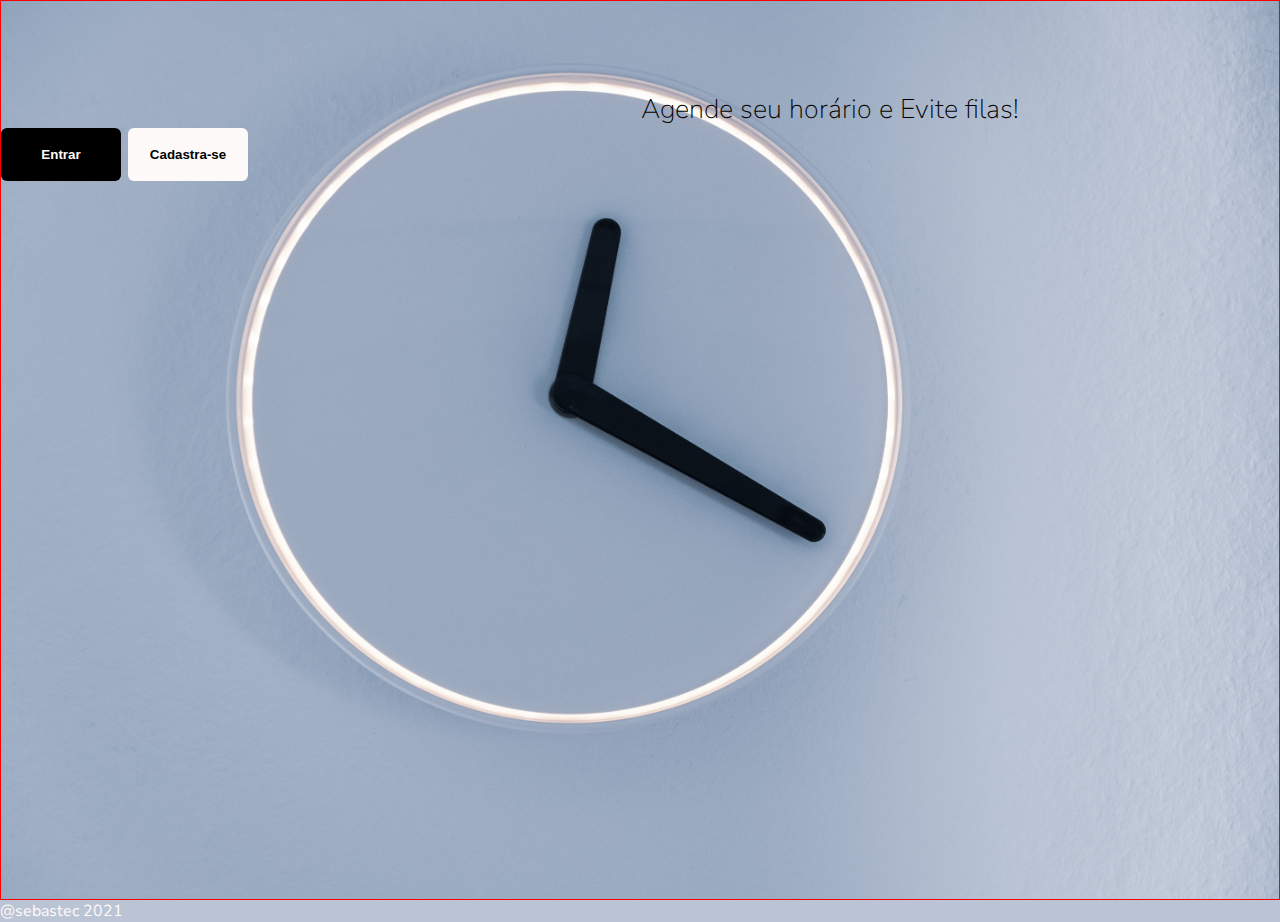
==== index.html @ 0caf583c "inseri o footer" ====
<!DOCTYPE html>
<html lang="pt-br">
<head>
    <meta charset="UTF-8">
    <meta http-equiv="X-UA-Compatible" content="IE=edge">
    <meta name="viewport" content="width=device-width, initial-scale=1.0">
    <link rel="stylesheet" href="style.css">
    <title>Agendamento Online</title>
</head>
<body class="bg">
    <main> 
        <div  class="container">
                    <h2>Agende seu horário e Evite filas!</h2>
                   <a href=" "><button class="btn1">Entrar</button></a>
                   <a href=" "><button class="btn2">Cadastra-se</button></a>
         </div>     
    </main>

    <footer class="rodape">
        @sebastec 2021
    </footer> 
</body>
</html>
---- style.css ----
@import url('https://fonts.googleapis.com/css2?family=Nunito+Sans:wght@300;800&display=swap');
* {
    margin: 0;
    padding: 0;
    box-sizing: border-box;
}


html{

    font-family:'Nunito Sans', sans-serif;
   
}

body{
    height: 100vh;
    width: 100%;
    display: flex;
    flex-direction:column;
    color: #fffafa;
    overflow: hidden;
}


.bg{
    background-image: url(imagens/background.jpg);
    background-repeat: no-repeat;
    background-size: cover;
    background-position:center;
    background-attachment: fixed;
    background-color:#BBC4D4;
}

main{
    display: flex;
    flex-direction: column;
    justify-content: center;
    align-content: center;
}



.container{
    height: 100vh;
    border: solid 1px red;
    font-size: 27px;
    
}

h2{
    max-width: 100%;
    font-weight: 100;
    font-size: 1em;
    color: #000000;
    margin-top: 7vw;
    margin-left: 50vw;
}

.btn1{
    max-width: 100%;
    width: 9em;
    height: 4em;
    border: 1px #b2b2b2;
    border-radius: 6px;
    cursor: pointer;
    font-weight: bold;  
    background-color:#000000 ;;
    color:#FFFAFA;

}

.btn2{

    max-width: 100%;
    width: 9em;
    height: 4em;
    border: 1px #b2b2b2;
    border-radius: 6px;
    cursor: pointer;
    font-weight: bold;
    background-color:#FFFAFA;
    color:#000000 ;
    outline:none;
    
}

.btn2:hover{

    background: #4F95DA ;
    color:#FFFAFA;

}

.rodape{

    display: flex;
    flex-direction: column;
    flex-wrap: wrap;
    justify-content: flex-start;
    align-content: flex-start;
    
}
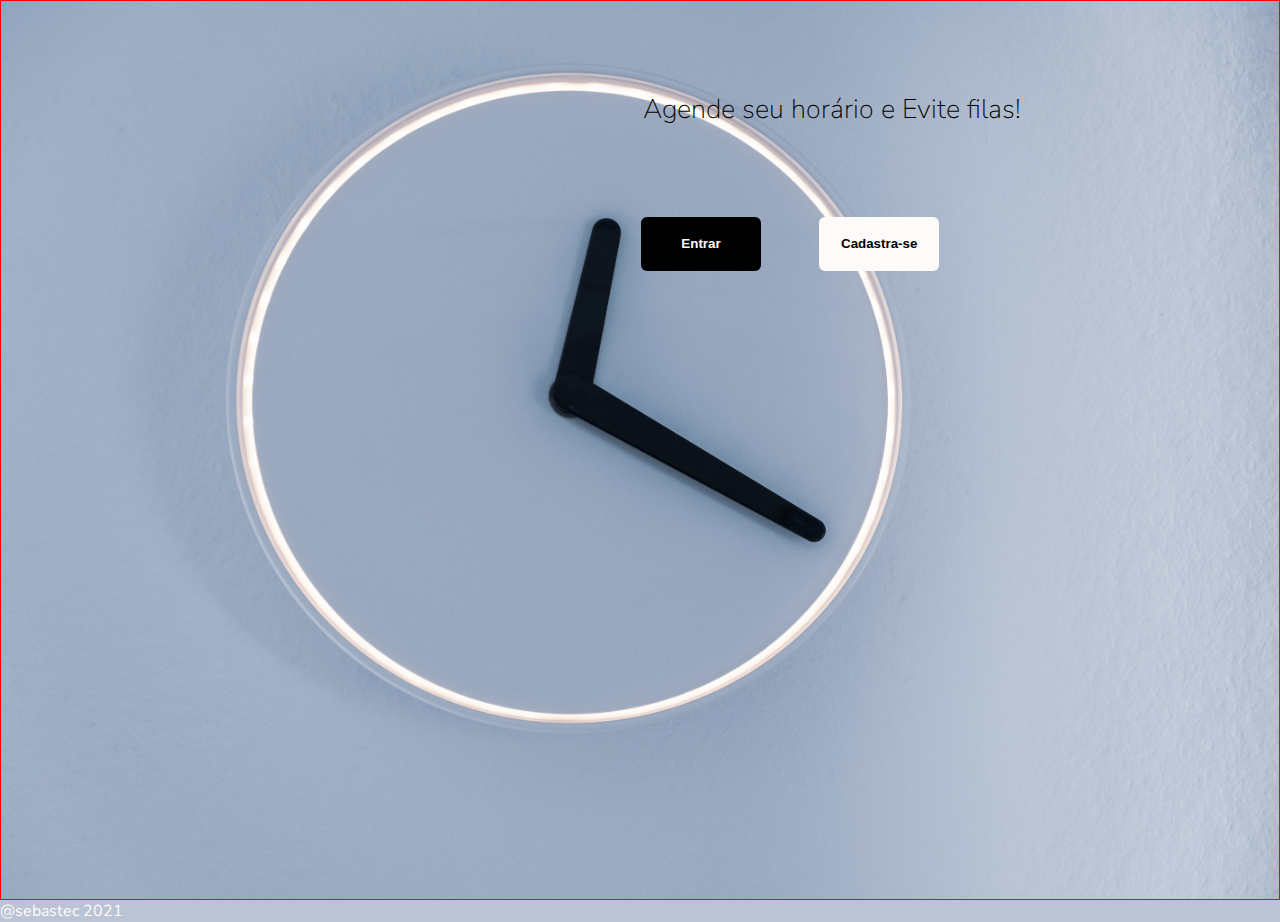
==== commit 1a37e2ca: "Finalizando a responsividade" ====
--- a/index.html
+++ b/index.html
@@ -10,7 +10,7 @@
 <body class="bg">
     <main> 
         <div  class="container">
-                    <h2>Agende seu horário e Evite filas!</h2>
+                    <h2 class="text1">Agende seu horário e Evite filas!</h2>
                    <a href=" "><button class="btn1">Entrar</button></a>
                    <a href=" "><button class="btn2">Cadastra-se</button></a>
          </div>     
--- a/style.css
+++ b/style.css
@@ -47,15 +47,16 @@
     
 }
 
-h2{
+.text1{
     max-width: 100%;
     font-weight: 100;
     font-size: 1em;
     color: #000000;
     margin-top: 7vw;
-    margin-left: 50vw;
+    margin-left: 30vw;
+    text-align: center;
 }
-
+/* botão entrar */
 .btn1{
     max-width: 100%;
     width: 9em;
@@ -66,9 +67,12 @@
     font-weight: bold;  
     background-color:#000000 ;;
     color:#FFFAFA;
+    margin-top: 7vw;
+    margin-left: 50vw;
 
 }
 
+/* botão cadastrar*/
 .btn2{
 
     max-width: 100%;
@@ -81,6 +85,8 @@
     background-color:#FFFAFA;
     color:#000000 ;
     outline:none;
+    margin-top: 4vw;
+    margin-left: 4vw;
     
 }
 
@@ -100,3 +106,19 @@
     align-content: flex-start;
     
 }
+
+/* Celular Android e Iphone */
+
+@media (max-width: 768px) {
+
+    .btn1{
+        margin: 30vh 5vh 5vh 1vh;
+    }
+
+    .text1{
+        margin:14vh 2vh 4vh 1vh;
+         width: 20rem;
+    }
+
+ }
+
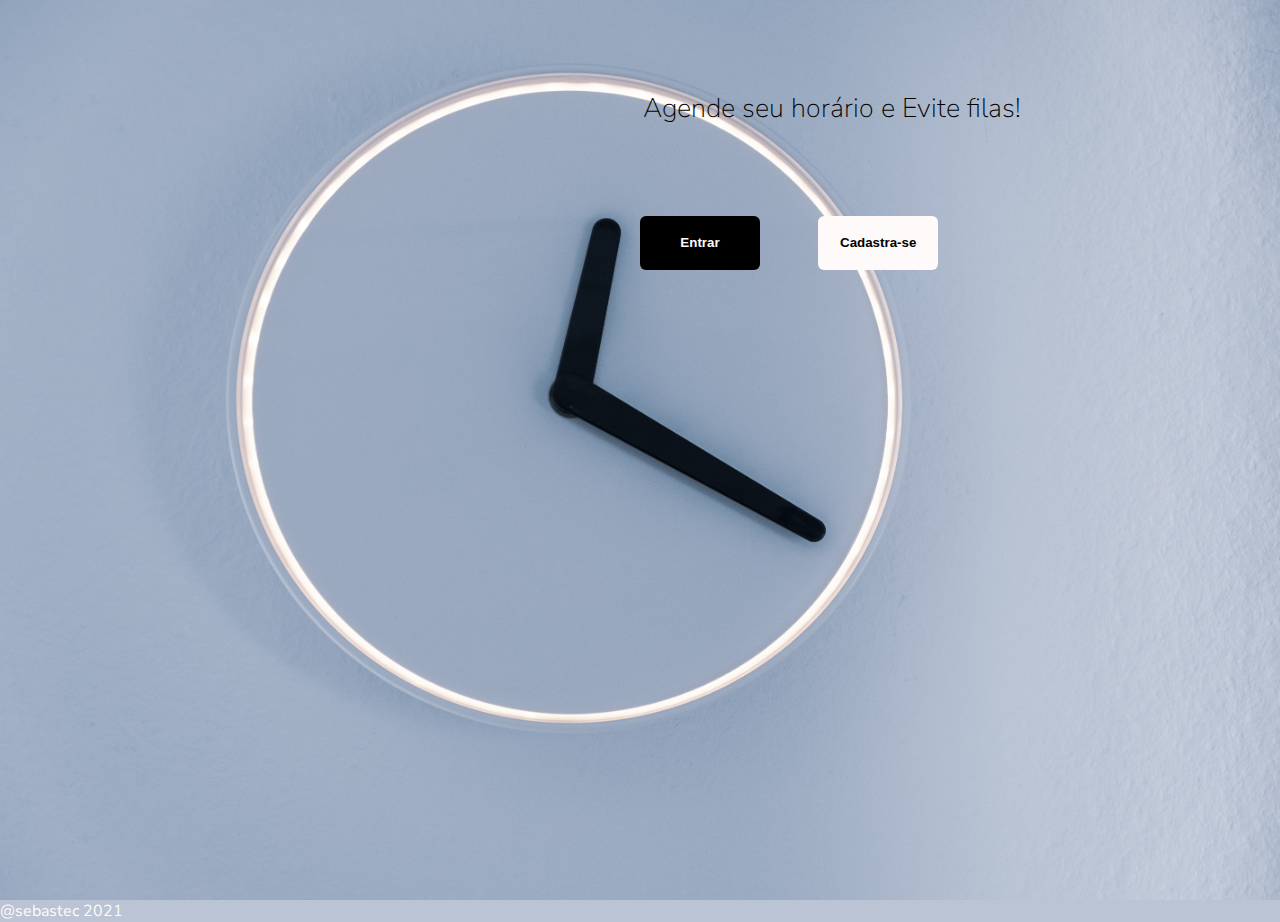
==== commit 97dc4201: "criaçao de pastas" ====
--- a/index.html
+++ b/index.html
@@ -4,7 +4,9 @@
     <meta charset="UTF-8">
     <meta http-equiv="X-UA-Compatible" content="IE=edge">
     <meta name="viewport" content="width=device-width, initial-scale=1.0">
-    <link rel="stylesheet" href="style.css">
+    <link rel="stylesheet" href="style/style.css">
+    
+    
     <title>Agendamento Online</title>
 </head>
 <body class="bg">
--- a/style/style.css
+++ b/style/style.css
@@ -0,0 +1,127 @@
+@import url('https://fonts.googleapis.com/css2?family=Nunito+Sans:wght@300;800&display=swap');
+@import './responsivity.css';
+
+
+
+
+* {
+    margin: 0;
+    padding: 0;
+    box-sizing: border-box;
+}
+
+
+html{
+
+    font-family:'Nunito Sans', sans-serif;
+   
+}
+
+body{
+    height: 100vh;
+    width: 100%;
+    display: flex;
+    flex-direction:column;
+    color: #fffafa;
+    overflow: hidden;
+}
+
+
+.bg{
+    background-image: url(/imagens/background.jpg);
+    background-repeat: no-repeat;
+    background-size: cover;
+    background-position:center;
+    background-attachment: fixed;
+    background-color:#BBC4D4;
+}
+
+main{
+    display: flex;
+    flex-direction: column;
+    justify-content: center;
+    align-content: center;
+}
+
+
+
+.container{
+    height: 100vh;
+    font-size: 27px;
+    
+}
+/* texto principal */
+.text1{
+    max-width: 100%;
+  font-weight:100;
+    font-size: 1em;
+    color: #000000;
+    margin-top: 7vw;
+    margin-left: 30vw;
+    text-align: center;
+}
+/* botão entrar */
+.btn1{
+    max-width: 100%;
+    width: 9em;
+    height: 4em;
+    border: 1px #b2b2b2;
+    border-radius: 6px;
+    cursor: pointer;
+    font-weight: bold;  
+    background-color:#000000 ;;
+    color:#FFFAFA;
+    margin-top: 7vw;
+    margin-left: 50vw;
+
+}
+
+/* botão cadastrar*/
+.btn2{
+
+    max-width: 100%;
+    width: 9em;
+    height: 4em;
+    border: 1px #b2b2b2;
+    border-radius: 6px;
+    cursor: pointer;
+    font-weight: bold;
+    background-color:#FFFAFA;
+    color:#000000 ;
+    outline:none;
+    margin-top: 4vw;
+    margin-left: 4vw;
+    
+}
+
+.btn2:hover{
+
+    background: #4F95DA ;
+    color:#FFFAFA;
+
+}
+
+.rodape{
+
+    display: flex;
+    flex-direction: column;
+    flex-wrap: wrap;
+    justify-content: flex-start;
+    align-content: flex-start;
+    
+}
+
+/* Responsividade */
+
+@media (max-width: 768px) {
+
+    .btn1{
+        margin: 30vh 5vh 5vh 1vh;
+    }
+
+    .text1{
+        margin:14vh 2vh 4vh 1vh;
+         width: 20rem;
+    }
+
+ }
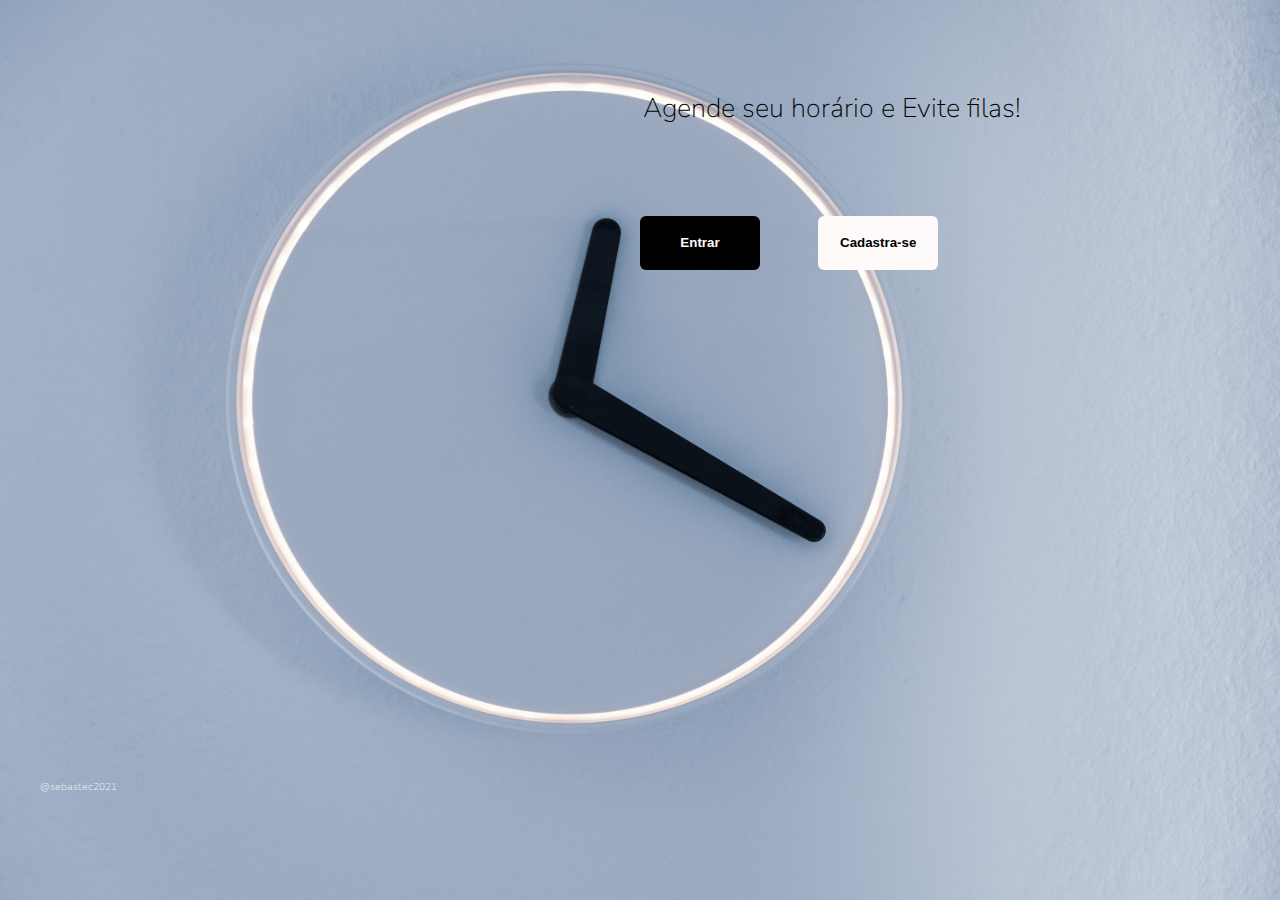
==== commit ba45a851: "rodápé concluido" ====
--- a/index.html
+++ b/index.html
@@ -1,12 +1,14 @@
 <!DOCTYPE html>
 <html lang="pt-br">
 <head>
-    <meta charset="UTF-8">
-    <meta http-equiv="X-UA-Compatible" content="IE=edge">
-    <meta name="viewport" content="width=device-width, initial-scale=1.0">
-    <link rel="stylesheet" href="style/style.css">
-    
-    
+      <meta charset="UTF-8">
+      <meta http-equiv="X-UA-Compatible" content="IE=edge">
+      <meta name="author" content="José Afonso Sebastião">
+      <meta name="copyright" content="© José Sebastião" />
+      <meta name="description" content="Criação de um sistema de agendamento de Hoirário" />
+       <meta name="viewport" content="width=device-width, initial-scale=1.0">
+       <link rel="stylesheet" href="style/style.css">
+
     <title>Agendamento Online</title>
 </head>
 <body class="bg">
@@ -16,10 +18,11 @@
                    <a href=" "><button class="btn1">Entrar</button></a>
                    <a href=" "><button class="btn2">Cadastra-se</button></a>
          </div>     
+         
     </main>
 
-    <footer class="rodape">
-        @sebastec 2021
+    <footer class="rodape" >
+        <h3>@sebastec2021</h3>
     </footer> 
 </body>
 </html>--- a/style/style.css
+++ b/style/style.css
@@ -1,8 +1,5 @@
 @import url('https://fonts.googleapis.com/css2?family=Nunito+Sans:wght@300;800&display=swap');
 @import './responsivity.css';
-
-
-
 
 * {
     margin: 0;
@@ -100,15 +97,13 @@
     color:#FFFAFA;
 
 }
-
-.rodape{
-
-    display: flex;
-    flex-direction: column;
-    flex-wrap: wrap;
-    justify-content: flex-start;
-    align-content: flex-start;
-    
+/* Footer */
+.rodape, h3{
+    color: #FFFAFA;
+    font-weight: 100;
+    font-size: 10px;
+    margin: -60px 20px;
+    width: 40vw; 
 }
 
 /* Responsividade */
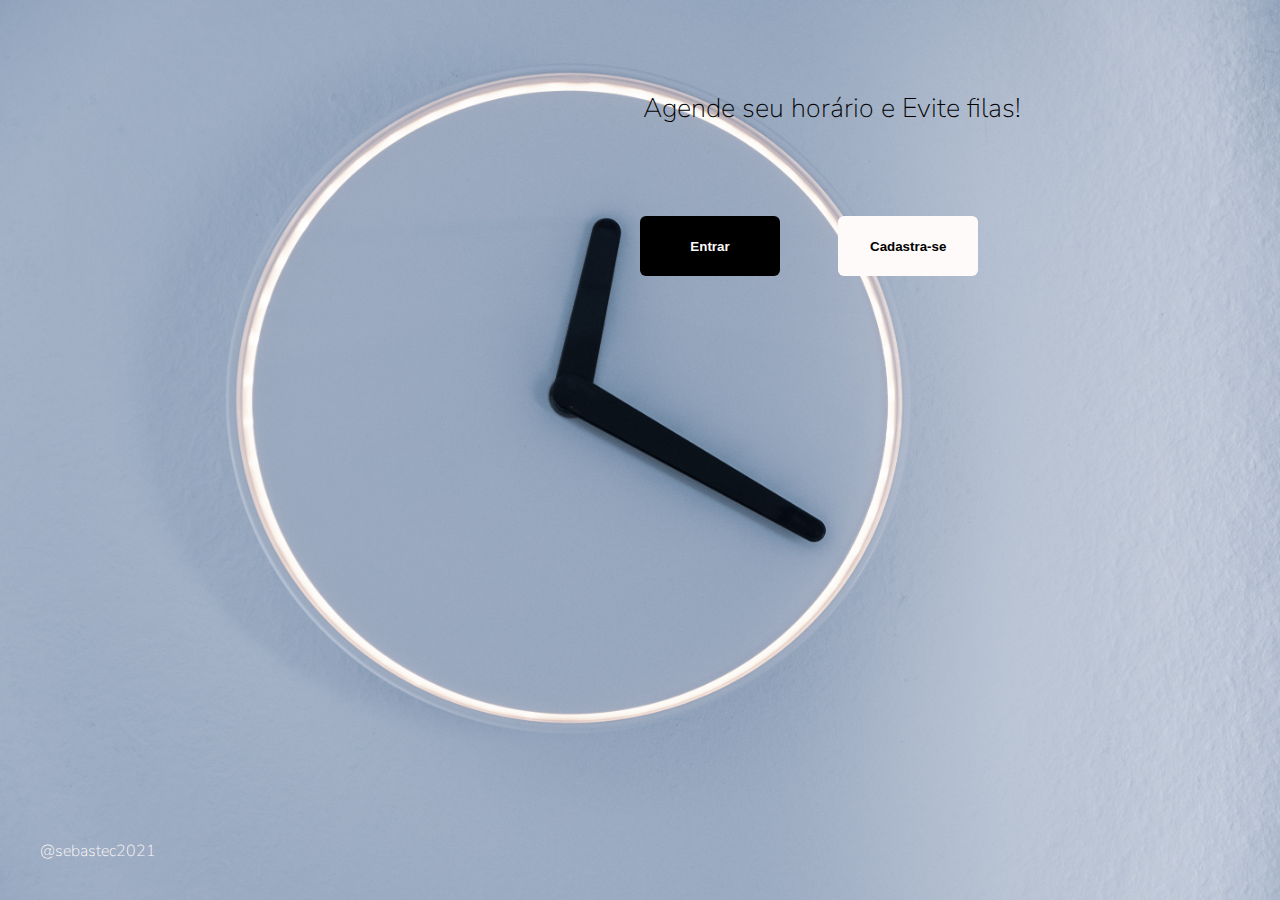
==== commit 24553adc: "criação do form" ====
--- a/index.html
+++ b/index.html
@@ -25,4 +25,4 @@
         <h3>@sebastec2021</h3>
     </footer> 
 </body>
-</html>+</html> --- a/style/style.css
+++ b/style/style.css
@@ -1,5 +1,12 @@
 @import url('https://fonts.googleapis.com/css2?family=Nunito+Sans:wght@300;800&display=swap');
 @import './responsivity.css';
+
+:root{
+
+    --primary-color:#fffafa;
+    --bg-color:#BBC4D4;
+    --text-color:#000000;
+}
 
 * {
     margin: 0;
@@ -19,7 +26,7 @@
     width: 100%;
     display: flex;
     flex-direction:column;
-    color: #fffafa;
+    color: var(--primary-color);
     overflow: hidden;
 }
 
@@ -30,7 +37,7 @@
     background-size: cover;
     background-position:center;
     background-attachment: fixed;
-    background-color:#BBC4D4;
+    background-color:var(--bg-color);
 }
 
 main{
@@ -39,8 +46,6 @@
     justify-content: center;
     align-content: center;
 }
-
-
 
 .container{
     height: 100vh;
@@ -52,7 +57,7 @@
     max-width: 100%;
   font-weight:100;
     font-size: 1em;
-    color: #000000;
+    color:var(--text-color) ;
     margin-top: 7vw;
     margin-left: 30vw;
     text-align: center;
@@ -60,8 +65,8 @@
 /* botão entrar */
 .btn1{
     max-width: 100%;
-    width: 9em;
-    height: 4em;
+    width: 140px;
+    height: 60px;
     border: 1px #b2b2b2;
     border-radius: 6px;
     cursor: pointer;
@@ -75,10 +80,9 @@
 
 /* botão cadastrar*/
 .btn2{
-
     max-width: 100%;
-    width: 9em;
-    height: 4em;
+    width: 140px;
+    height: 60px;
     border: 1px #b2b2b2;
     border-radius: 6px;
     cursor: pointer;
@@ -88,35 +92,51 @@
     outline:none;
     margin-top: 4vw;
     margin-left: 4vw;
-    
 }
 
 .btn2:hover{
-
     background: #4F95DA ;
     color:#FFFAFA;
-
 }
 /* Footer */
 .rodape, h3{
     color: #FFFAFA;
     font-weight: 100;
-    font-size: 10px;
-    margin: -60px 20px;
+    font-size: 16px;
+    margin: -30px 20px;
     width: 40vw; 
 }
 
-/* Responsividade */
-
+/* Celulares android e Iphone*/
 @media (max-width: 768px) {
 
-    .btn1{
-        margin: 30vh 5vh 5vh 1vh;
+    .btn1, .btn2{
+        margin: 36vh 5vh 5vh 1vh;
+        width: 110px;
+        height: 50px;
     }
 
     .text1{
-        margin:14vh 2vh 4vh 1vh;
-         width: 20rem;
+        margin:18vh 9vh 1vh 1vh;
+        font-size: 5vw;
     }
 
  }
+
+ /* Celulares tablet e ipad*/
+
+ @media (min-width: 768px) and (max-width: 1024px){
+  
+    .btn1, .btn2{
+        margin: 28vh 1vh 5vh 8vh;
+        width:170px;
+        height: 90px;
+        font-size: 24px;
+    }
+    .text1{
+        margin:15vh 2vh 4vh 14vh;
+         width: 23rem;
+    }
+    
+  }
+
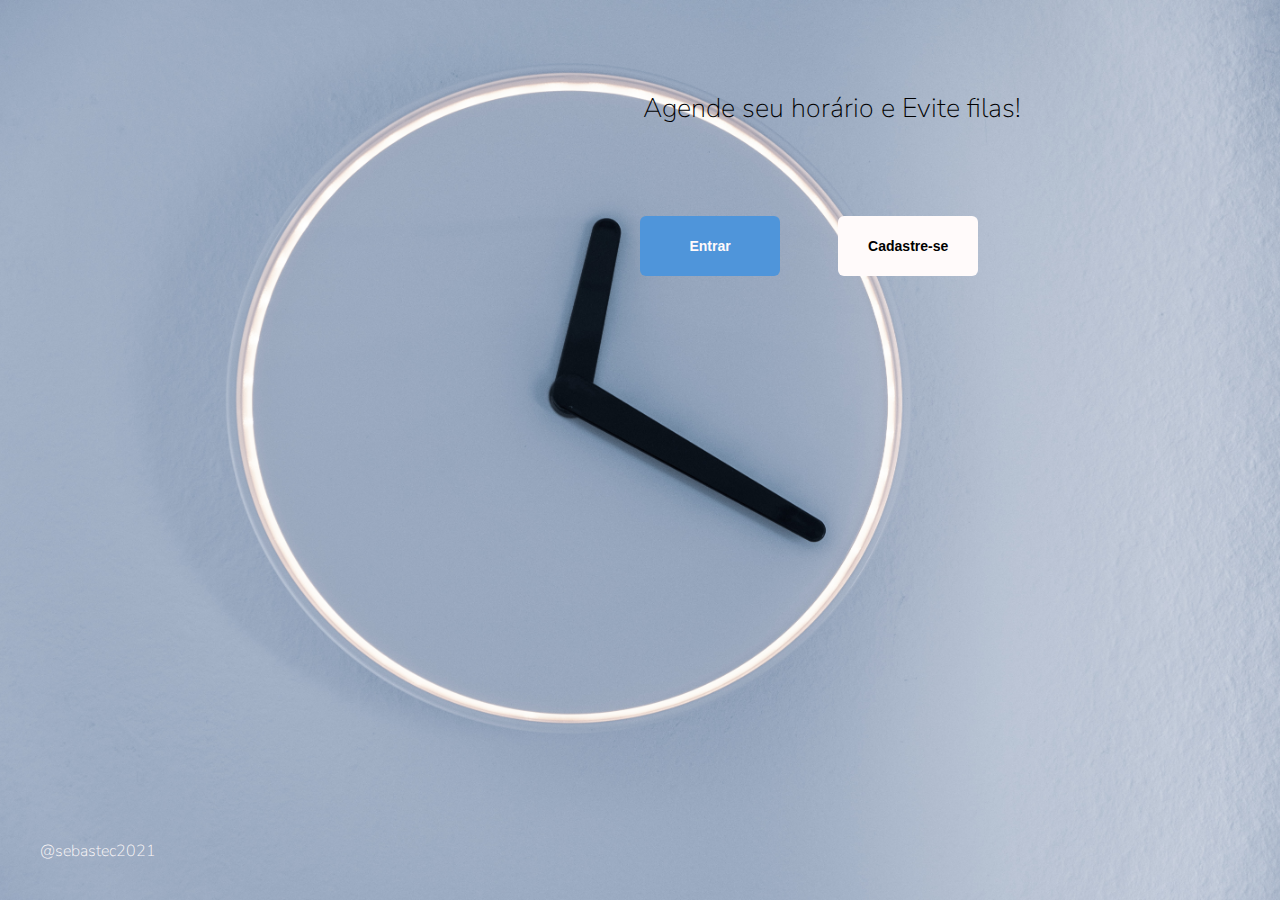
==== commit f75a395d: "finalização do login" ====
--- a/index.html
+++ b/index.html
@@ -15,8 +15,8 @@
     <main> 
         <div  class="container">
                     <h2 class="text1">Agende seu horário e Evite filas!</h2>
-                   <a href=" "><button class="btn1">Entrar</button></a>
-                   <a href=" "><button class="btn2">Cadastra-se</button></a>
+                   <a href="login.html"><button class="btn1">Entrar</button></a>
+                   <a href=" "><button class="btn2">Cadastre-se</button></a>
          </div>     
          
     </main>
--- a/style/style.css
+++ b/style/style.css
@@ -1,8 +1,7 @@
 @import url('https://fonts.googleapis.com/css2?family=Nunito+Sans:wght@300;800&display=swap');
-@import './responsivity.css';
+
 
 :root{
-
     --primary-color:#fffafa;
     --bg-color:#BBC4D4;
     --text-color:#000000;
@@ -70,8 +69,9 @@
     border: 1px #b2b2b2;
     border-radius: 6px;
     cursor: pointer;
-    font-weight: bold;  
-    background-color:#000000 ;;
+    font-weight: bold;
+    font-size: 14px;  
+    background-color:#4F95DA ;
     color:#FFFAFA;
     margin-top: 7vw;
     margin-left: 50vw;
@@ -87,6 +87,7 @@
     border-radius: 6px;
     cursor: pointer;
     font-weight: bold;
+    font-size: 14px;
     background-color:#FFFAFA;
     color:#000000 ;
     outline:none;
@@ -95,7 +96,7 @@
 }
 
 .btn2:hover{
-    background: #4F95DA ;
+    background: #000000;
     color:#FFFAFA;
 }
 /* Footer */
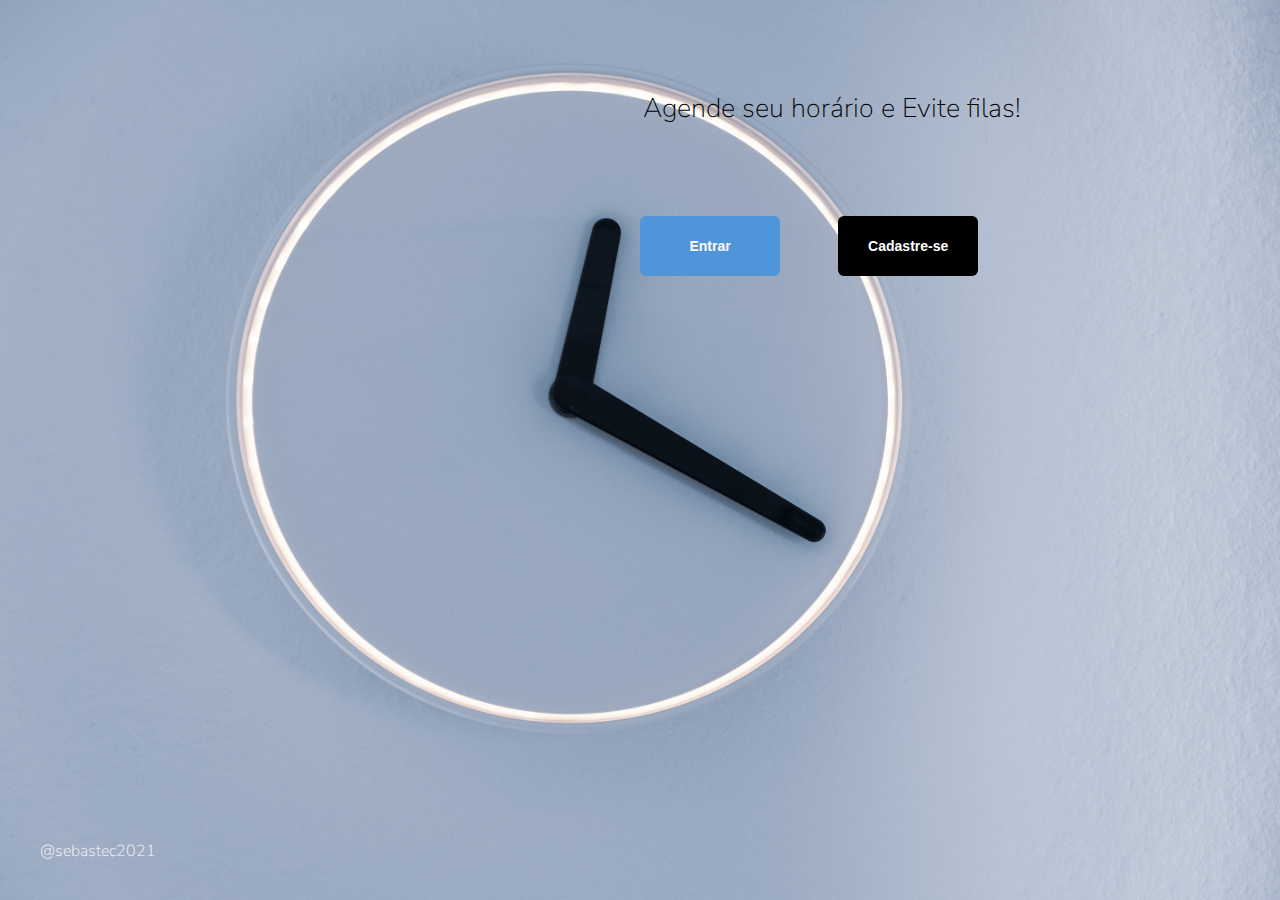
==== commit a0fbb926: "alteração2" ====
--- a/index.html
+++ b/index.html
@@ -16,7 +16,7 @@
         <div  class="container">
                     <h2 class="text1">Agende seu horário e Evite filas!</h2>
                    <a href="login.html"><button class="btn1">Entrar</button></a>
-                   <a href=" "><button class="btn2">Cadastre-se</button></a>
+                   <a href="cadastro.html"><button class="btn2">Cadastre-se</button></a>
          </div>     
          
     </main>
--- a/style/style.css
+++ b/style/style.css
@@ -88,16 +88,16 @@
     cursor: pointer;
     font-weight: bold;
     font-size: 14px;
-    background-color:#FFFAFA;
-    color:#000000 ;
+    background-color:#000000;
+    color:#fff ;
     outline:none;
     margin-top: 4vw;
     margin-left: 4vw;
 }
 
 .btn2:hover{
-    background: #000000;
-    color:#FFFAFA;
+    background: #fff;
+    color:#000000;
 }
 /* Footer */
 .rodape, h3{
